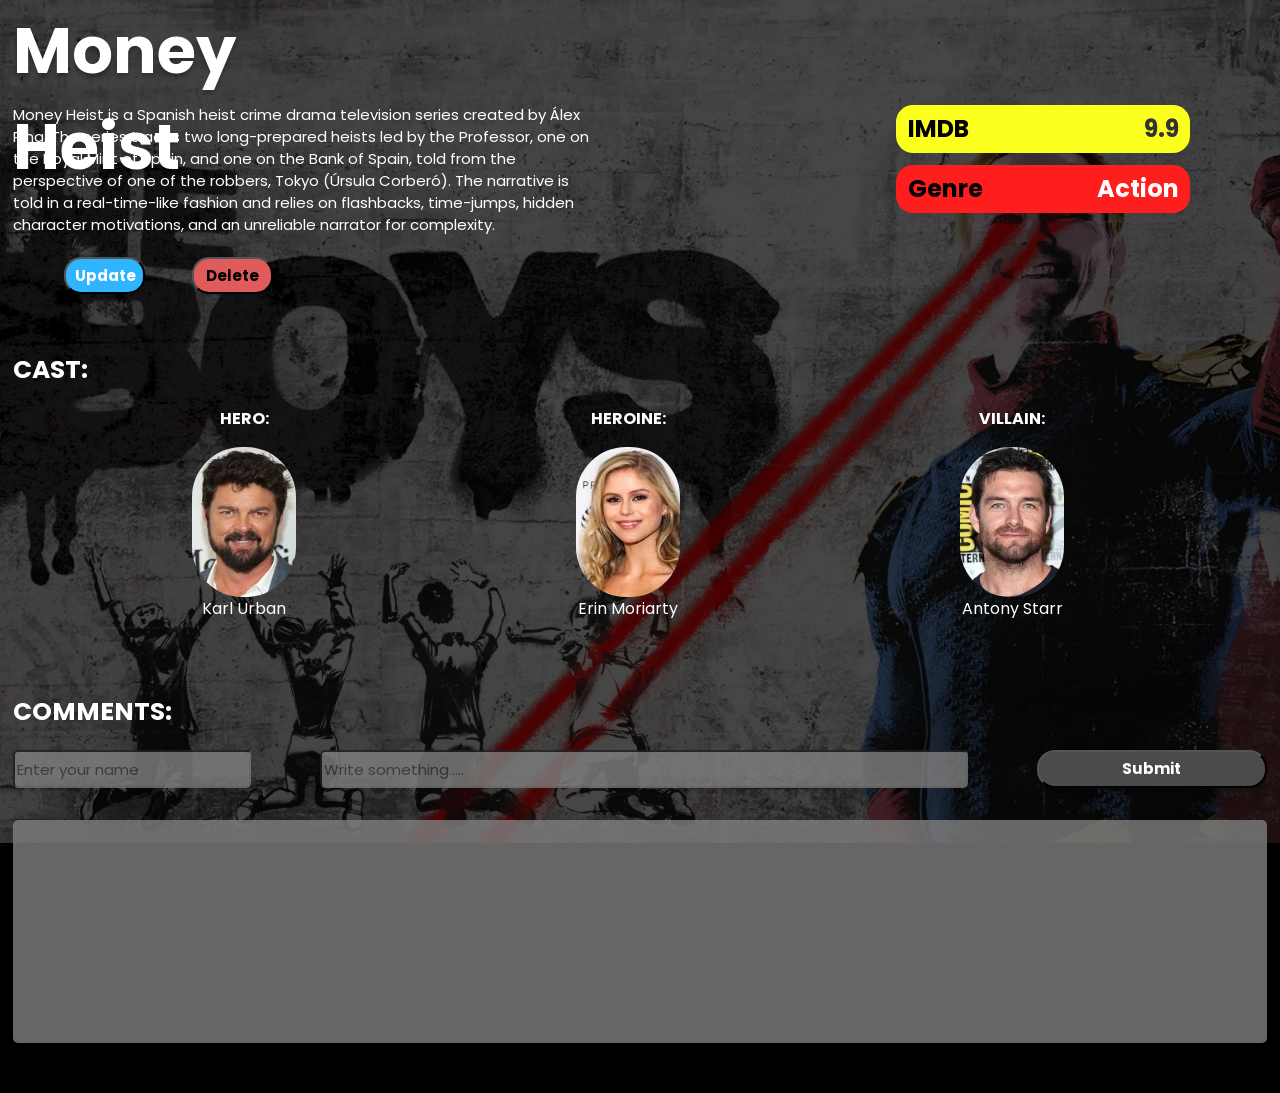
==== movie1.html @ 9fe05c97 "Add files via upload" ====
<!DOCTYPE html>
<html lang="en">
<head>
    <meta charset="UTF-8">
    <meta http-equiv="X-UA-Compatible" content="IE=edge">
    <meta name="viewport" content="width=device-width, initial-scale=1.0">
    <title>Money Heist</title>
    <link rel="stylesheet" href="styles.css">
    <link rel="preconnect" href="https://fonts.googleapis.com">
    <link rel="preconnect" href="https://fonts.gstatic.com" crossorigin>
    <link href="https://fonts.googleapis.com/css2?family=Poppins:wght@400;700&display=swap" rel="stylesheet">
</head>
<body>
<div class="bg">
    <h1 class="heading">Money Heist</h1>
    <p class="describe">Money Heist is a Spanish heist crime drama television series created by Álex Pina. The series traces two long-prepared heists led by the Professor, one on the Royal Mint of Spain, and one on the Bank of Spain, told from the perspective of one of the robbers, Tokyo (Úrsula Corberó). The narrative is told in a real-time-like fashion and relies on flashbacks, time-jumps, hidden character motivations, and an unreliable narrator for complexity.</p>
    <button class="update"><div class="update_text">Update</div></button>
    <button class="delete"><div class="delete_text">Delete</div></button>
    <div class="imdb">
    <div class="imdb_text">IMDB</div>
    <div class="imdb_rating">9.9</div>
    </div>
    <div class="genre">
    <div class="genre_text">Genre</div>
    <div class="genre_type">Action</div>
    </div>
    <div class="cast">CAST:</div>
    <div class="H">
    <div class="Hero">HERO:</div>
    <img src="Images/Hero_theboys.jpg" class="Hero_pic">
    <div class="Hero_name">Karl Urban</div>
    </div>
    <div class="Heroine">HEROINE:</div>
    <img src="Images/Heroine_theboys.jpg" class="Heroine_pic">
    <div class="Heroine_name">Erin Moriarty</div>
    <div class="Villan">VILLAIN:</div>
    <img src="Images/Villan_theboys.jpg" class="Villan_pic">
    <div class="Villan_name">Antony Starr</div>
    <div class="comments">COMMENTS:</div>
    <form>
        <input type="text" id="fname" name="fname" placeholder="Enter your name">
        <input type="text" id="comment" name="comment" placeholder="Write something.....">
        <input type="submit" id="submit_btn" name="submit">
    </form>
    <div class="all_comments"></div>
    <img src="./Images/Hero_theboys.jpg" class="margin_dene_ka_kaam_kar_de_bhai">
</div>
</body>
</html>
---- styles.css ----
/* @media screen and (min-width:300px){ */
    /* <div class="body-content" id="content"></div>
    <%@ include file="common/aside.jsp"%>
<%@ include file="common/footer.jsp"%> */

.bg{

    background-image: url("./Images/1457553.png");
    background-repeat: no-repeat;
    background-attachment: fixed;
    background-size: 100%;
    background-color: #000000;
}

.heading{
    position: absolute;
width: 317px;
height: 77px;
left: 1%;
top: 3px;

font-family: 'Poppins';
font-style: normal;
font-weight: 700;
font-size: 64px;
line-height: 96px;

color: #FFFFFF;

text-shadow: 0px 4px 4px rgba(0, 0, 0, 0.25);
margin-top: 0;
margin-bottom: 0;
}

body{
    margin: 0px;
    background: #000000;
}

.describe{
    position: absolute;
width: 45%;
/* height: 109px; */
left: 1%;
top: 89px;

font-family: 'Poppins';
font-style: normal;
font-weight: 400;
font-size: 15px;
line-height: 22px;

color: #FFFFFF;
}

.update{
    position: absolute;
width: 81px;
height: 37px;
left: 5%;
top: 257px;

background: #2FB4FF;
border-radius: 17px;
}

.update:hover{
    background-color: rgb(102, 102, 222);
    transition-duration: 0.5s;
}

.update_text{
    margin: auto;  
width: 60px;
font-family: 'Poppins';
font-style: normal;
font-weight: 700;
font-size: 15px;
line-height: 22px;

color: #FFFFFF;
}

.delete{
    position: absolute;
width: 81px;
height: 37px;
left: 15%;
top: 257px;

background: #e05b5b;
border-radius: 17px;
}

.delete:hover{
    background-color: red;
    transition-duration: 0.5s;
}

.delete_text{
    margin: auto;  
width: 60px;
font-family: 'Poppins';
font-style: normal;
font-weight: 700;
font-size: 15px;
line-height: 22px;

color: black;
}

.imdb{
position: absolute;
width: 23%;
height: 48px;
left: 70%;
top: 105px;
overflow: hidden;
background: #FBFF1E;
border-radius: 17px;
}

.imdb_text{
    top: 6.0035px;
    left: 4%;
    position: absolute;
    text-align: left;
    width: 50%;

font-family: 'Poppins';
font-style: normal;
font-weight: 700;
font-size: 24px;
line-height: 36px;

color: #000000;
}

.imdb_rating{
    left: 46%;
    top: 6.0035px;
    position: absolute;
    text-align: right;
    width: 50%;

font-family: 'Poppins';
font-style: normal;
font-weight: 700;
font-size: 24px;
line-height: 36px;

color: #333333;
}

.genre{
    position: absolute;
    width: 23%;
    height: 48px;
    left: 70%;
    top: 165px;
    overflow: hidden;
    background: #ff1e1e;
    border-radius: 17px;
}

.genre_text{
    top: 6.0035px;
    left: 4%;
    position: absolute;
    text-align: left;
    width: 50%;

font-family: 'Poppins';
font-style: normal;
font-weight: 700;
font-size: 24px;
line-height: 36px;
color: #000000;
}

.genre_type{
    left: 46%;
    top: 6.0035px;
    position: absolute;
    text-align: right;
    width: 50%;

font-family: 'Poppins';
font-style: normal;
font-weight: 700;
font-size: 24px;
line-height: 36px;

color: #FFFFFF;
}

.cast{
    position: absolute;
width: 178px;
height: 24px;
left: 1%;
top: 358px;

font-family: 'Poppins';
font-style: normal;
font-weight: 700;
font-size: 25px;
line-height: 24px;
/* identical to box height */


color: #FFFFFF;
}

/* .H{
    position: absolute;
    top:447px ;
    left: 10%;
} */

.Hero{
    text-align: center;
    position: absolute;
width: 104px;
height: 24px;
left: 15%;
top: 407px;

font-family: 'Poppins';
font-style: normal;
font-weight: 700;
font-size: 16px;
line-height: 24px;
/* identical to box height */


 color: #FFFFFF;
}

.Hero_pic{
    position: absolute;
width: 104px;
height: 150px;
left:15%;
top: 447px;

background: url(image.png);
border-radius: 50px;
}

.Hero_name{
    text-align: center;
    position: absolute;
width: 104px;
height: 24px;
left: 15%;
top: 597px;

font-family: 'Poppins';
font-style: normal;
font-weight: 400;
font-size: 16px;
line-height: 24px;
color: #FFFFFF;
} 

.Heroine{
    position: absolute;
    width: 104px;
    text-align: center;
height: 24px;
left: 45%;
top: 407px;

font-family: 'Poppins';
font-style: normal;
font-weight: 700;
font-size: 16px;
line-height: 24px;
/* identical to box height */


color: #FFFFFF;
}

.Heroine_pic{
    position: absolute;
width: 104px;
height: 150px;
left: 45%;
top: 447px;

background: url(image.png);
border-radius: 50px;
}

.Heroine_name{
    position: absolute;
    width: 104px;
    text-align: center;
height: 24px;
left: 45%;
top: 597px;

font-family: 'Poppins';
font-style: normal;
font-weight: 400;
font-size: 16px;
line-height: 24px;
/* identical to box height */


color: #FFFFFF;
}

.Villan{
    position: absolute;
    width: 104px;
    text-align: center;
height: 24px;
left: 75%;
top: 407px;

font-family: 'Poppins';
font-style: normal;
font-weight: 700;
font-size: 16px;
line-height: 24px;
/* identical to box height */


color: #FFFFFF;
}

.Villan_pic{
    position: absolute;
width: 104px;
height: 150px;
left: 75%;
top: 447px;

background: url(image.png);
border-radius: 50px;
}

.Villan_name{
    position: absolute;
    width: 104px;
    text-align: center;
height: 24px;
left: 75%;
top: 597px;

font-family: 'Poppins';
font-style: normal;
font-weight: 400;
font-size: 16px;
line-height: 24px;
/* identical to box height */


color: #FFFFFF;
}
/* } */

.margin_dene_ka_kaam_kar_de_bhai{
    margin-top:900px;
    opacity: 0;
}

.comments{
    position: absolute;
width: 178px;
height: 24px;
left: 1%;
top: 700px;

font-family: 'Poppins';
font-style: normal;
font-weight: 700;
font-size: 25px;
line-height: 24px;
/* identical to box height */


color: #FFFFFF;
}

#fname{
    font-family: 'Poppins';
font-style: normal;
font-weight: 400;
font-size: 15px;
color: black;
    position: absolute;
width: 18%;
height: 32px;
left: 1%;
top: 750px;

background: #808080;
opacity: 0.8;
border-radius: 5px;
}

input::placeholder{
    color: black;
    opacity: 0.5;
}

#comment{
    font-family: 'Poppins';
font-style: normal;
font-weight: 400;
font-size: 15px;
color: black;
    position: absolute;
width: 50%;
height: 32px;
left: 25%;
top: 750px;

background: #808080;
opacity: 0.8;
border-radius: 5px;
}

#submit_btn{
    font-family: 'Poppins';
font-style: normal;
font-weight: 700;
font-size: 15px;
line-height: 22px;

color: #FFFFFF;
    position: absolute;
width: 18%;
height: 37.66px;
left: 81%;
top: 750px;

background: #4B4B4B;
box-shadow: 0px 4px 4px rgba(0, 0, 0, 0.25);
border-radius: 18px;
}

#submit_btn:hover{
    color: black;
    background: #b3a9a9;
    transition-duration: 0.5s;
}

.all_comments{
    font-family: 'Poppins';
font-style: normal;
font-weight: 400;
font-size: 15px;
color: black;
    position: absolute;
width: 98%;
height: 223px;
left: 1%;
top: 820px;

background: #808080;
opacity: 0.8;
border-radius: 5px;
}
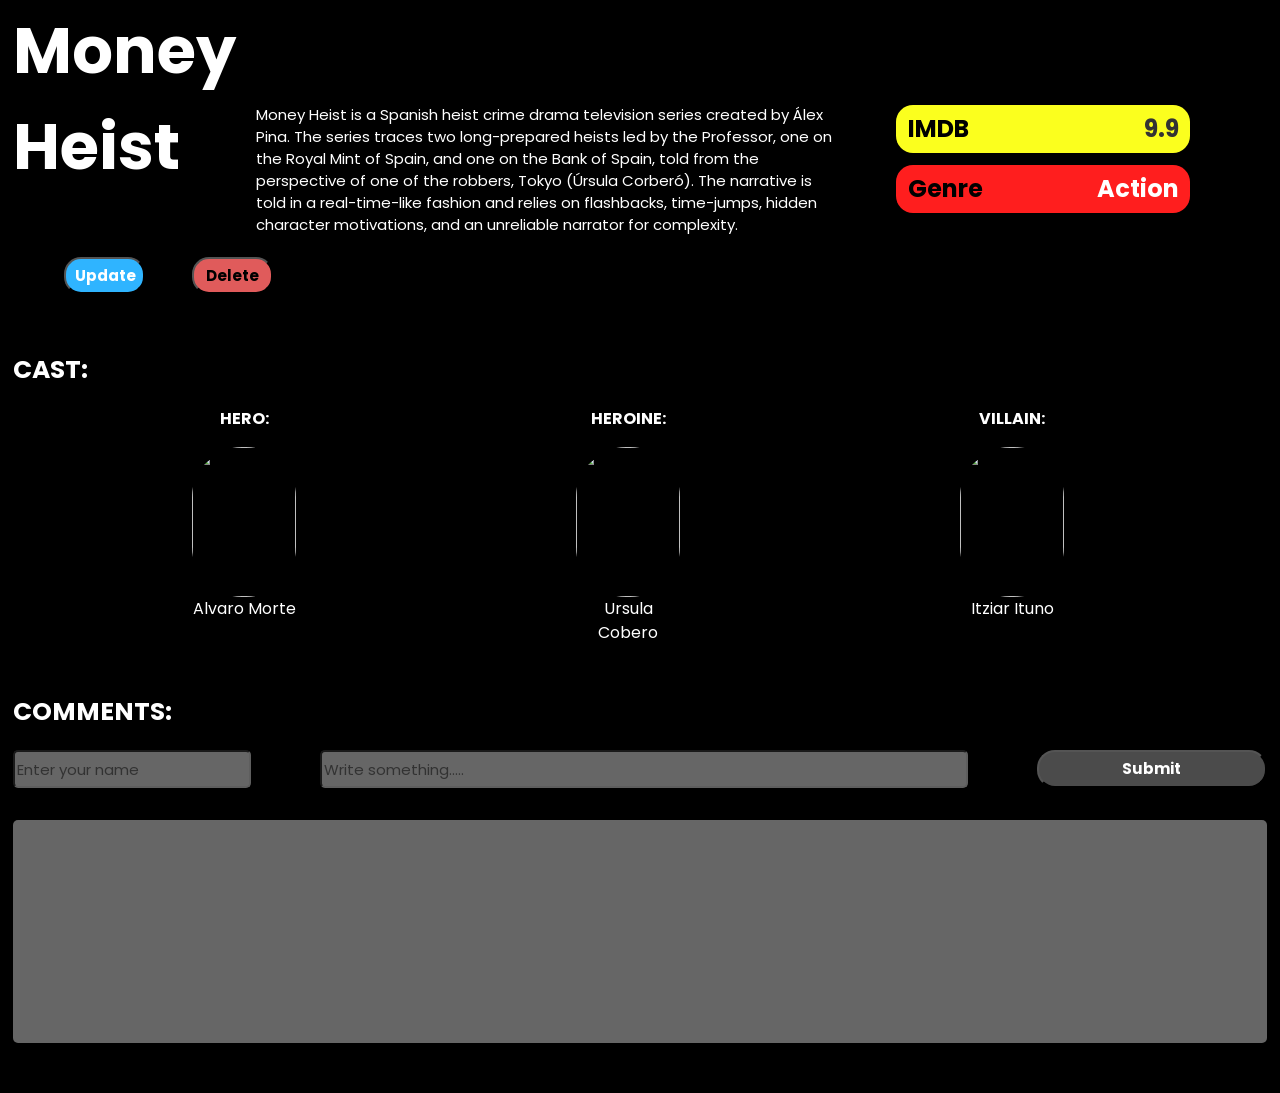
==== commit bdf46335: "Add files via upload" ====
--- a/movie1.html
+++ b/movie1.html
@@ -11,9 +11,9 @@
     <link href="https://fonts.googleapis.com/css2?family=Poppins:wght@400;700&display=swap" rel="stylesheet">
 </head>
 <body>
-<div class="bg">
+<div class="bg1">
     <h1 class="heading">Money Heist</h1>
-    <p class="describe">Money Heist is a Spanish heist crime drama television series created by Álex Pina. The series traces two long-prepared heists led by the Professor, one on the Royal Mint of Spain, and one on the Bank of Spain, told from the perspective of one of the robbers, Tokyo (Úrsula Corberó). The narrative is told in a real-time-like fashion and relies on flashbacks, time-jumps, hidden character motivations, and an unreliable narrator for complexity.</p>
+    <p class="describe1">Money Heist is a Spanish heist crime drama television series created by Álex Pina. The series traces two long-prepared heists led by the Professor, one on the Royal Mint of Spain, and one on the Bank of Spain, told from the perspective of one of the robbers, Tokyo (Úrsula Corberó). The narrative is told in a real-time-like fashion and relies on flashbacks, time-jumps, hidden character motivations, and an unreliable narrator for complexity.</p>
     <button class="update"><div class="update_text">Update</div></button>
     <button class="delete"><div class="delete_text">Delete</div></button>
     <div class="imdb">
@@ -27,15 +27,15 @@
     <div class="cast">CAST:</div>
     <div class="H">
     <div class="Hero">HERO:</div>
-    <img src="Images/Hero_theboys.jpg" class="Hero_pic">
-    <div class="Hero_name">Karl Urban</div>
+    <img src="Images/movie1_actor.jpg" class="Hero_pic">
+    <div class="Hero_name">Alvaro Morte</div>
     </div>
     <div class="Heroine">HEROINE:</div>
-    <img src="Images/Heroine_theboys.jpg" class="Heroine_pic">
-    <div class="Heroine_name">Erin Moriarty</div>
+    <img src="Images/movie1_actress.jpg" class="Heroine_pic">
+    <div class="Heroine_name">Ursula Cobero</div>
     <div class="Villan">VILLAIN:</div>
-    <img src="Images/Villan_theboys.jpg" class="Villan_pic">
-    <div class="Villan_name">Antony Starr</div>
+    <img src="Images/movie1_villain.jpg" class="Villan_pic">
+    <div class="Villan_name">Itziar Ituno</div>
     <div class="comments">COMMENTS:</div>
     <form>
         <input type="text" id="fname" name="fname" placeholder="Enter your name">
--- a/styles.css
+++ b/styles.css
@@ -13,6 +13,78 @@
     background-color: #000000;
 }
 
+.bg8 {
+
+    background-image: url("./Images/movie8_background.jpg");
+    background-repeat: no-repeat;
+    background-attachment: fixed;
+    background-size: 100%;
+    background-color: #000000;
+}
+
+.bg7 {
+
+    background-image: url("./Images/movie7_background.jpg");
+    background-repeat: no-repeat;
+    background-attachment: fixed;
+    background-size: 100%;
+    background-color: #000000;
+}
+
+.bg1{
+
+    background-image: url("./Images/movie1_background.jpg");
+    background-repeat: no-repeat;
+    background-attachment: fixed;
+    background-size: 100%;
+    background-color: #000000;
+}
+
+.bg2{
+
+    background-image: url("./Images/movie2_background.jpg");
+    background-repeat: no-repeat;
+    background-attachment: fixed;
+    background-size: 100%;
+    background-color: #000000;
+}
+
+.bg4{
+
+    background-image: url("./Images/movie4_background.jpg");
+    background-repeat: no-repeat;
+    background-attachment: fixed;
+    background-size: 100%;
+    background-color: #000000;
+}
+
+.bg5 {
+
+    background-image: url("./Images/movie5_background.jpg");
+    background-repeat: no-repeat;
+    background-attachment: fixed;
+    background-size: 100%;
+    background-color: #000000;
+}
+
+.bg6 {
+
+    background-image: url("./Images/movie6_background.jpg");
+    background-repeat: no-repeat;
+    background-attachment: fixed;
+    background-size: 100%;
+    background-color: #000000;
+}
+
+.bg3{
+
+    background-image: url("./Images/movie3_bg.jpg");
+    background-repeat: no-repeat;
+    background-attachment: fixed;
+    background-size: 100%;
+    background-color: #000000;
+}
+
 .heading{
     position: absolute;
 width: 317px;
@@ -33,6 +105,46 @@
 margin-bottom: 0;
 }
 
+.heading6 {
+    position: absolute;
+    width: 317px;
+    height: 77px;
+    left: 1%;
+    top: 3px;
+
+    font-family: 'Poppins';
+    font-style: normal;
+    font-weight: 700;
+    font-size: 64px;
+    line-height: 96px;
+
+    color: #380404;
+
+    text-shadow: 0px 4px 4px rgba(0, 0, 0, 0.25);
+    margin-top: 0;
+    margin-bottom: 0;
+}
+
+.heading3 {
+    position: absolute;
+    width: 317px;
+    height: 77px;
+    left: 1%;
+    top: 3px;
+
+    font-family: 'Poppins';
+    font-style: normal;
+    font-weight: 700;
+    font-size: 64px;
+    line-height: 96px;
+
+    color: #c31111;
+
+    text-shadow: 0px 4px 4px rgba(0, 0, 0, 0.25);
+    margin-top: 0;
+    margin-bottom: 0;
+}
+
 body{
     margin: 0px;
     background: #000000;
@@ -52,6 +164,102 @@
 line-height: 22px;
 
 color: #FFFFFF;
+}
+
+.describe6 {
+    position: absolute;
+    width: 45%;
+    /* height: 109px; */
+    left: 22%;
+    top: 89px;
+
+    font-family: 'Poppins';
+    font-style: normal;
+    font-weight: 400;
+    font-size: 20px;
+    line-height: 22px;
+
+    color: #380505;
+}
+
+.describe7 {
+    position: absolute;
+    width: 45%;
+    /* height: 109px; */
+    left: 25%;
+    top: 89px;
+
+    font-family: 'Poppins';
+    font-style: normal;
+    font-weight: 400;
+    font-size: 15px;
+    line-height: 22px;
+
+    color: #FFFFFF;
+}
+
+.describe5 {
+    position: absolute;
+    width: 45%;
+    /* height: 109px; */
+    left: 17%;
+    top: 89px;
+
+    font-family: 'Poppins';
+    font-style: normal;
+    font-weight: 400;
+    font-size: 15px;
+    line-height: 22px;
+
+    color: #FFFFFF;
+}
+
+.describe3 {
+    position: absolute;
+    width: 45%;
+    /* height: 109px; */
+    left: 1%;
+    top: 89px;
+
+    font-family: 'Poppins';
+    font-style: normal;
+    font-weight: 400;
+    font-size: 15px;
+    line-height: 22px;
+
+    color: #160404;
+}
+
+.describe1 {
+    position: absolute;
+    width: 45%;
+    /* height: 109px; */
+    left: 20%;
+    top: 89px;
+
+    font-family: 'Poppins';
+    font-style: normal;
+    font-weight: 400;
+    font-size: 15px;
+    line-height: 22px;
+
+    color: #FFFFFF;
+}
+
+.describe2 {
+    position: absolute;
+    width: 45%;
+    /* height: 109px; */
+    left: 13%;
+    top: 89px;
+
+    font-family: 'Poppins';
+    font-style: normal;
+    font-weight: 400;
+    font-size: 15px;
+    line-height: 22px;
+
+    color: #FFFFFF;
 }
 
 .update{
